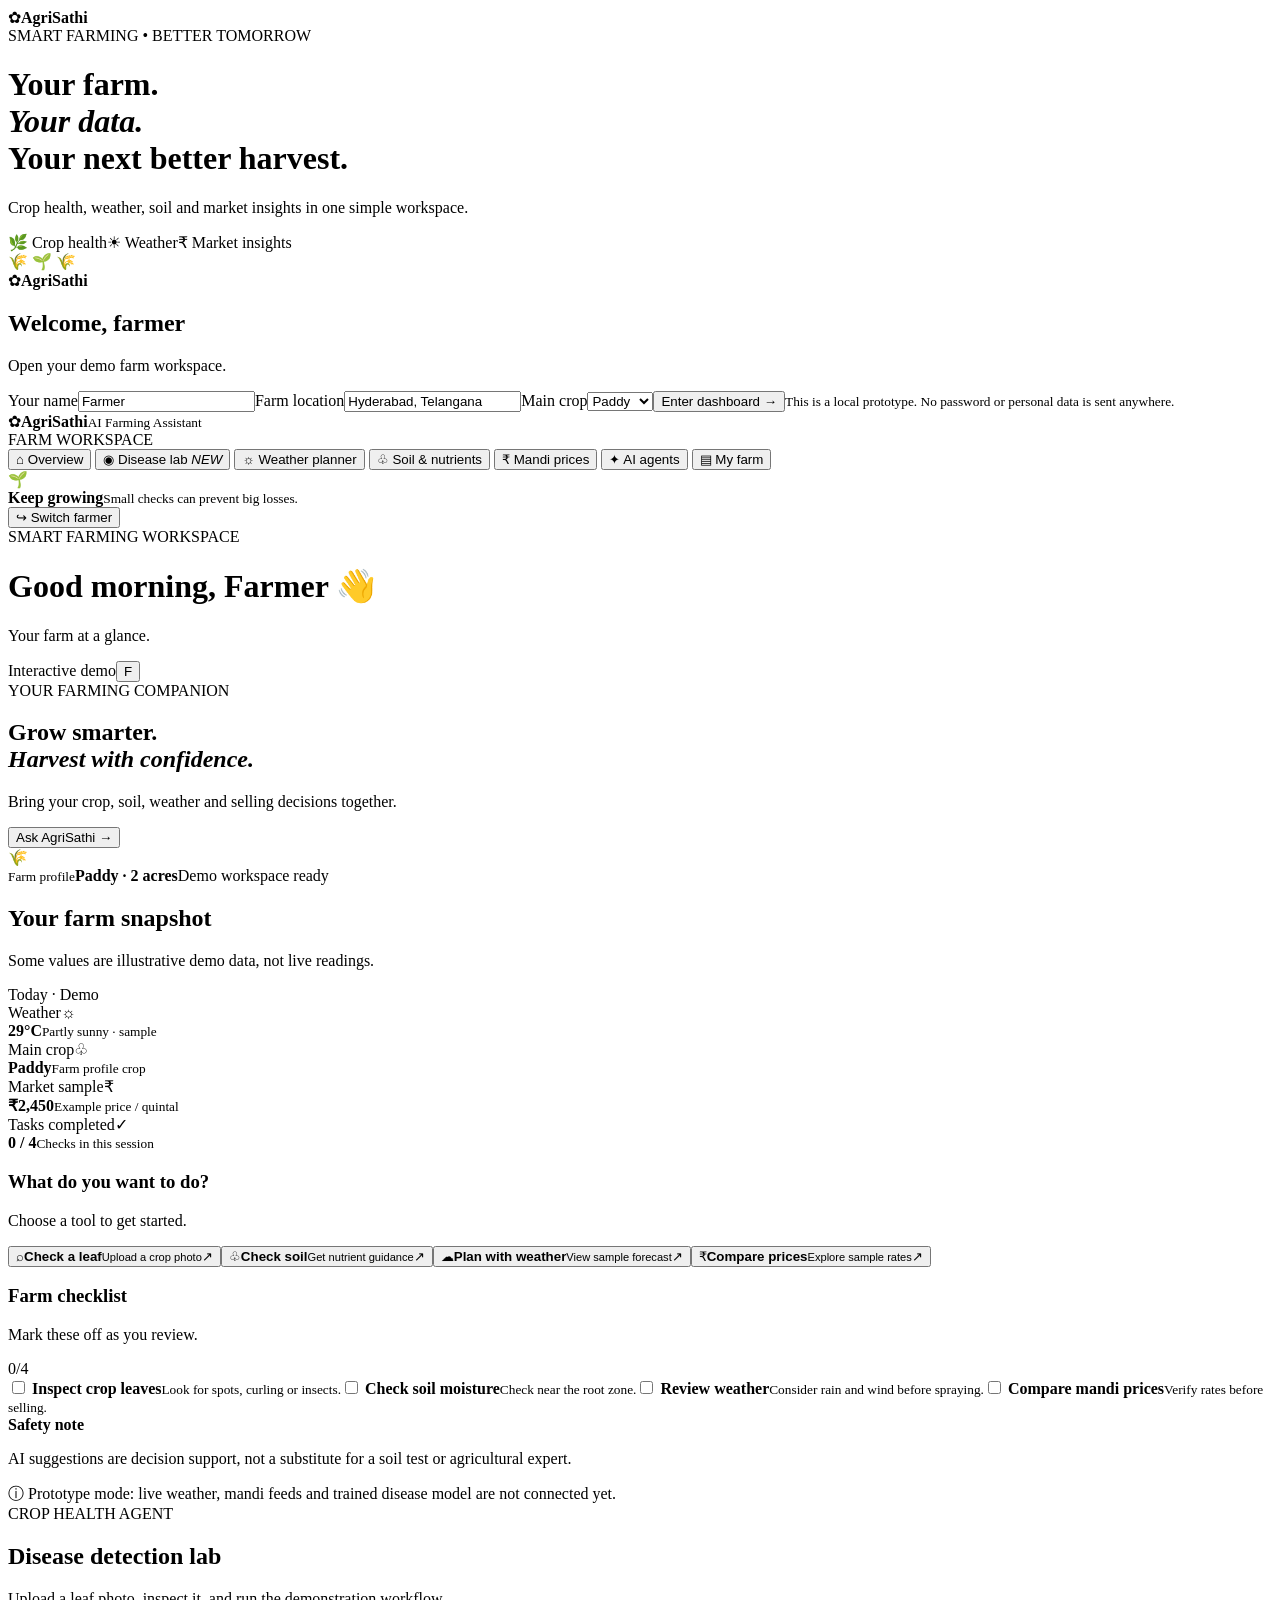
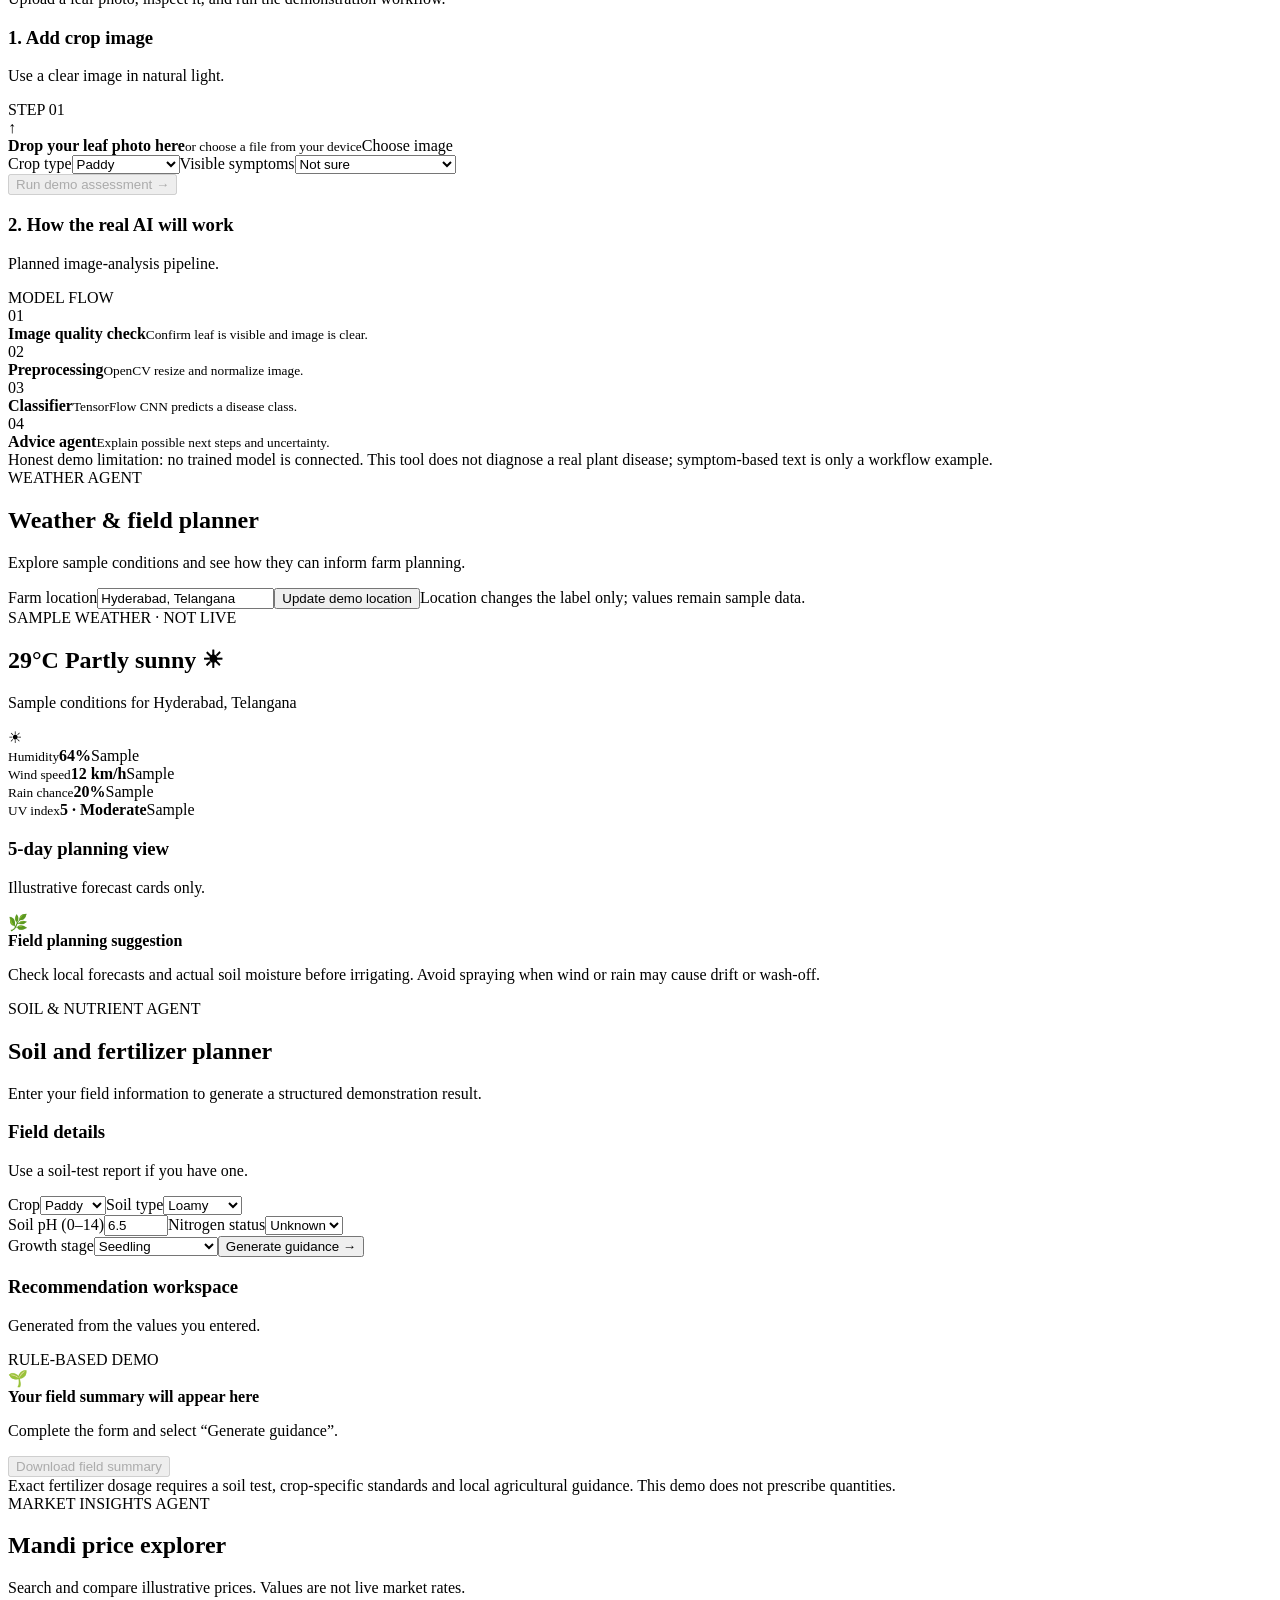
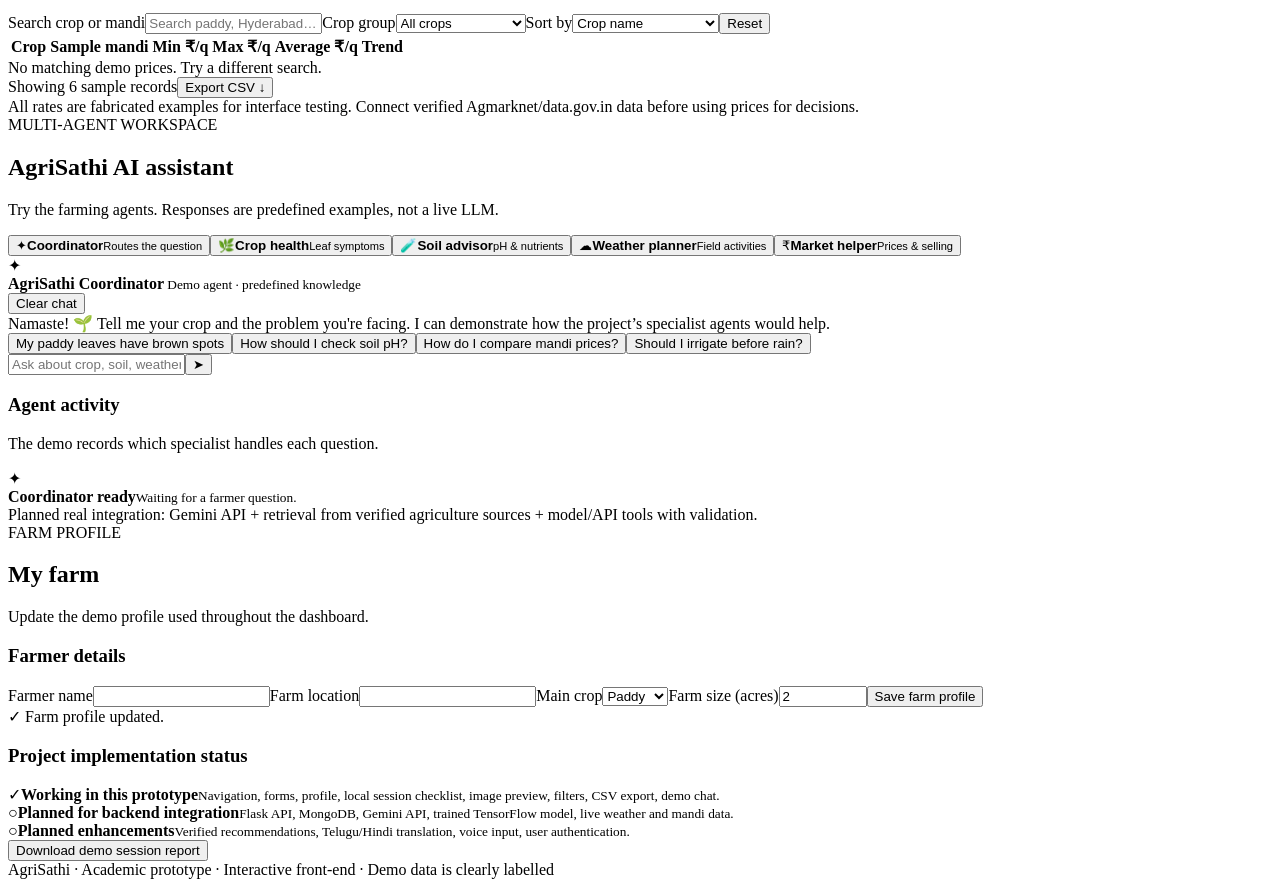
==== public/assets/aistudio/index_92ce5676.html @ 46cb7aef "feat: add AgriSathi frontend prototype Add initial static assets, documentation, and scaffold for th" ====
<!doctype html>
<html lang="en"><head><meta charset="utf-8"><meta name="viewport" content="width=device-width,initial-scale=1"><title>AgriSathi | Smart Farming</title><link rel="stylesheet" href="styles.css"></head>
<body>
<div id="login-screen" class="login-screen">
  <div class="login-art"><div class="logo big"><span>✿</span><b>AgriSathi</b></div><div class="login-message"><span class="eyebrow">SMART FARMING • BETTER TOMORROW</span><h1>Your farm.<br><em>Your data.</em><br>Your next better harvest.</h1><p>Crop health, weather, soil and market insights in one simple workspace.</p><div class="login-pills"><span>🌿 Crop health</span><span>☀ Weather</span><span>₹ Market insights</span></div></div><div class="field-illustration">🌾 🌱 🌾</div></div>
  <form id="login-form" class="login-card"><div class="logo"><span>✿</span><b>AgriSathi</b></div><h2>Welcome, farmer</h2><p>Open your demo farm workspace.</p><label>Your name<input id="login-name" placeholder="e.g. Ramesh" required value="Farmer"></label><label>Farm location<input id="login-location" placeholder="e.g. Hyderabad, Telangana" value="Hyderabad, Telangana" required></label><label>Main crop<select id="login-crop"><option>Paddy</option><option>Maize</option><option>Tomato</option><option>Cotton</option><option>Chilli</option></select></label><button class="btn primary wide">Enter dashboard →</button><small>This is a local prototype. No password or personal data is sent anywhere.</small></form>
</div>
<div id="app" class="app hidden">
<aside class="sidebar"><div class="brand"><span class="brand-icon">✿</span><span><b>AgriSathi</b><small>AI Farming Assistant</small></span></div><div class="side-label">FARM WORKSPACE</div><nav id="nav">
<button class="nav active" data-page="dashboard"><span>⌂</span> Overview</button>
<button class="nav" data-page="disease"><span>◉</span> Disease lab <i id="disease-badge" class="nav-badge">NEW</i></button>
<button class="nav" data-page="weather"><span>☼</span> Weather planner</button>
<button class="nav" data-page="soil"><span>♧</span> Soil & nutrients</button>
<button class="nav" data-page="market"><span>₹</span> Mandi prices</button>
<button class="nav" data-page="assistant"><span>✦</span> AI agents</button>
<button class="nav" data-page="farm"><span>▤</span> My farm</button></nav><div class="sidebar-bottom"><div class="mini-leaf">🌱</div><div><b>Keep growing</b><small>Small checks can prevent big losses.</small></div></div><button class="logout" id="logout">↪ Switch farmer</button></aside>
<main class="main"><header class="topbar"><div><div class="eyebrow">SMART FARMING WORKSPACE</div><h1 id="welcome">Good morning, Farmer 👋</h1><p id="subtitle">Your farm at a glance.</p></div><div class="top-actions"><span class="demo-tag"><span class="dot"></span> Interactive demo</span><button class="avatar" id="profile-shortcut" title="My farm">F</button></div></header>
<section id="dashboard" class="page active">
<div class="hero"><div class="hero-text"><span class="pill pale">YOUR FARMING COMPANION</span><h2>Grow smarter.<br><em>Harvest with confidence.</em></h2><p>Bring your crop, soil, weather and selling decisions together.</p><button class="btn white" data-go="assistant">Ask AgriSathi <span>→</span></button></div><div class="hero-land"><div class="hero-sun"></div><div class="hero-hills"></div><div class="hero-crop">🌾</div><div class="hero-float"><small>Farm profile</small><b id="hero-crop">Paddy · 2 acres</b><span>Demo workspace ready</span></div></div></div>
<div class="section-title"><div><h2>Your farm snapshot</h2><p>Some values are illustrative demo data, not live readings.</p></div><span class="soft-tag">Today · Demo</span></div>
<div class="stats"><article class="stat"><div class="stat-top"><span>Weather</span><span class="stat-icon blue">☼</span></div><b class="stat-number" id="dash-temp">29°C</b><small id="dash-weather">Partly sunny · sample</small></article><article class="stat"><div class="stat-top"><span>Main crop</span><span class="stat-icon green">♧</span></div><b class="stat-number" id="dash-crop">Paddy</b><small id="dash-area">Farm profile crop</small></article><article class="stat"><div class="stat-top"><span>Market sample</span><span class="stat-icon orange">₹</span></div><b class="stat-number" id="dash-price">₹2,450</b><small>Example price / quintal</small></article><article class="stat"><div class="stat-top"><span>Tasks completed</span><span class="stat-icon purple">✓</span></div><b class="stat-number" id="task-count">0 / 4</b><small>Checks in this session</small></article></div>
<div class="dashboard-grid"><article class="panel"><div class="panel-head"><div><h3>What do you want to do?</h3><p>Choose a tool to get started.</p></div></div><div class="action-grid"><button class="action" data-go="disease"><span class="action-icon mint">⌕</span><b>Check a leaf</b><small>Upload a crop photo</small><span class="arrow">↗</span></button><button class="action" data-go="soil"><span class="action-icon lime">♧</span><b>Check soil</b><small>Get nutrient guidance</small><span class="arrow">↗</span></button><button class="action" data-go="weather"><span class="action-icon sky">☁</span><b>Plan with weather</b><small>View sample forecast</small><span class="arrow">↗</span></button><button class="action" data-go="market"><span class="action-icon peach">₹</span><b>Compare prices</b><small>Explore sample rates</small><span class="arrow">↗</span></button></div></article>
<article class="panel"><div class="panel-head"><div><h3>Farm checklist</h3><p>Mark these off as you review.</p></div><span class="check-count" id="check-count">0/4</span></div><div class="checklist"><label><input type="checkbox" data-task="0"> <span><b>Inspect crop leaves</b><small>Look for spots, curling or insects.</small></span></label><label><input type="checkbox" data-task="1"> <span><b>Check soil moisture</b><small>Check near the root zone.</small></span></label><label><input type="checkbox" data-task="2"> <span><b>Review weather</b><small>Consider rain and wind before spraying.</small></span></label><label><input type="checkbox" data-task="3"> <span><b>Compare mandi prices</b><small>Verify rates before selling.</small></span></label></div><div class="note"><b>Safety note</b><p>AI suggestions are decision support, not a substitute for a soil test or agricultural expert.</p></div></article></div>
<div class="bottom-note">ⓘ Prototype mode: live weather, mandi feeds and trained disease model are not connected yet.</div>
</section>
<section id="disease" class="page"><div class="page-intro"><span class="pill">CROP HEALTH AGENT</span><h2>Disease detection lab</h2><p>Upload a leaf photo, inspect it, and run the demonstration workflow.</p></div><div class="feature-grid"><article class="panel"><div class="panel-head"><div><h3>1. Add crop image</h3><p>Use a clear image in natural light.</p></div><span class="step-chip">STEP 01</span></div><div id="drop-zone" class="drop-zone"><div class="upload-symbol">↑</div><b>Drop your leaf photo here</b><small>or choose a file from your device</small><label class="btn primary" for="leaf-file">Choose image</label><input id="leaf-file" type="file" accept="image/*" hidden><img id="leaf-preview" hidden alt="Uploaded leaf preview"><div id="file-name" class="muted tiny"></div></div><div class="form-row"><label>Crop type<select id="disease-crop"><option>Paddy</option><option>Tomato</option><option>Maize</option><option>Cotton</option><option>Chilli</option><option>Unknown crop</option></select></label><label>Visible symptoms<select id="symptom"><option value="unknown">Not sure</option><option value="spots">Brown or dark spots</option><option value="yellow">Yellowing leaves</option><option value="curl">Curling or wilting</option><option value="powder">White powdery patches</option></select></label></div><button id="analyze-btn" class="btn primary wide" disabled>Run demo assessment →</button><div id="disease-result" class="result-card hidden"></div></article><article class="panel"><div class="panel-head"><div><h3>2. How the real AI will work</h3><p>Planned image-analysis pipeline.</p></div><span class="step-chip">MODEL FLOW</span></div><div class="pipeline"><div><span>01</span><section><b>Image quality check</b><small>Confirm leaf is visible and image is clear.</small></section></div><div><span>02</span><section><b>Preprocessing</b><small>OpenCV resize and normalize image.</small></section></div><div><span>03</span><section><b>Classifier</b><small>TensorFlow CNN predicts a disease class.</small></section></div><div><span>04</span><section><b>Advice agent</b><small>Explain possible next steps and uncertainty.</small></section></div></div><div class="warning">Honest demo limitation: no trained model is connected. This tool does not diagnose a real plant disease; symptom-based text is only a workflow example.</div></article></div></section>
<section id="weather" class="page"><div class="page-intro"><span class="pill">WEATHER AGENT</span><h2>Weather & field planner</h2><p>Explore sample conditions and see how they can inform farm planning.</p></div><div class="panel location-bar"><label>Farm location<input id="weather-location" value="Hyderabad, Telangana" placeholder="Enter district or city"></label><button class="btn primary" id="weather-update">Update demo location</button><span class="tiny muted">Location changes the label only; values remain sample data.</span></div><div class="weather-hero"><div><span class="eyebrow">SAMPLE WEATHER · NOT LIVE</span><h2>29°C <span>Partly sunny ☀</span></h2><p id="weather-place">Sample conditions for Hyderabad, Telangana</p></div><div class="weather-symbol">☀</div></div><div class="weather-stats"><div><small>Humidity</small><b>64%</b><span>Sample</span></div><div><small>Wind speed</small><b>12 km/h</b><span>Sample</span></div><div><small>Rain chance</small><b>20%</b><span>Sample</span></div><div><small>UV index</small><b>5 · Moderate</b><span>Sample</span></div></div><article class="panel"><div class="panel-head"><div><h3>5-day planning view</h3><p>Illustrative forecast cards only.</p></div></div><div class="forecast" id="forecast"></div><div class="advice-box"><span>🌿</span><div><b>Field planning suggestion</b><p>Check local forecasts and actual soil moisture before irrigating. Avoid spraying when wind or rain may cause drift or wash-off.</p></div></div></article></section>
<section id="soil" class="page"><div class="page-intro"><span class="pill">SOIL & NUTRIENT AGENT</span><h2>Soil and fertilizer planner</h2><p>Enter your field information to generate a structured demonstration result.</p></div><div class="feature-grid"><article class="panel"><div class="panel-head"><div><h3>Field details</h3><p>Use a soil-test report if you have one.</p></div></div><form id="soil-form" class="field-form"><label>Crop<select id="crop"><option>Paddy</option><option>Maize</option><option>Tomato</option><option>Cotton</option><option>Chilli</option></select></label><label>Soil type<select id="soil-type"><option>Loamy</option><option>Clay</option><option>Sandy</option><option>Black soil</option><option>Red soil</option></select></label><div class="form-row"><label>Soil pH (0–14)<input id="ph" type="number" min="0" max="14" step="0.1" value="6.5" required></label><label>Nitrogen status<select id="nitrogen"><option>Unknown</option><option>Low</option><option>Medium</option><option>High</option></select></label></div><label>Growth stage<select id="stage"><option>Seedling</option><option>Vegetative</option><option>Flowering</option><option>Fruit / grain filling</option></select></label><button class="btn primary wide">Generate guidance →</button></form></article><article class="panel result-panel"><div class="panel-head"><div><h3>Recommendation workspace</h3><p>Generated from the values you entered.</p></div><span class="status-tag">RULE-BASED DEMO</span></div><div id="soil-output" class="empty-state"><div>🌱</div><b>Your field summary will appear here</b><p>Complete the form and select “Generate guidance”.</p></div><button id="download-soil" class="btn secondary wide" disabled>Download field summary</button><div class="warning">Exact fertilizer dosage requires a soil test, crop-specific standards and local agricultural guidance. This demo does not prescribe quantities.</div></article></div></section>
<section id="market" class="page"><div class="page-intro"><span class="pill">MARKET INSIGHTS AGENT</span><h2>Mandi price explorer</h2><p>Search and compare illustrative prices. Values are not live market rates.</p></div><article class="panel"><div class="filters"><label>Search crop or mandi<input id="market-search" placeholder="Search paddy, Hyderabad…"></label><label>Crop group<select id="market-filter"><option>All crops</option><option>Grains</option><option>Vegetables</option><option>Commercial crops</option></select></label><label>Sort by<select id="market-sort"><option value="name">Crop name</option><option value="price-high">Highest sample price</option><option value="price-low">Lowest sample price</option></select></label><button id="market-reset" class="btn secondary">Reset</button></div><div class="table-wrap"><table><thead><tr><th>Crop</th><th>Sample mandi</th><th>Min ₹/q</th><th>Max ₹/q</th><th>Average ₹/q</th><th>Trend</th></tr></thead><tbody id="market-rows"></tbody></table></div><div id="market-empty" class="empty-state hidden">No matching demo prices. Try a different search.</div><div class="table-foot"><span id="market-count">Showing 6 sample records</span><button id="download-market" class="text-button">Export CSV ↓</button></div><div class="warning">All rates are fabricated examples for interface testing. Connect verified Agmarknet/data.gov.in data before using prices for decisions.</div></article></section>
<section id="assistant" class="page"><div class="page-intro"><span class="pill">MULTI-AGENT WORKSPACE</span><h2>AgriSathi AI assistant</h2><p>Try the farming agents. Responses are predefined examples, not a live LLM.</p></div><div class="agent-cards"><button class="agent-card selected" data-agent="coordinator"><span>✦</span><b>Coordinator</b><small>Routes the question</small></button><button class="agent-card" data-agent="crop"><span>🌿</span><b>Crop health</b><small>Leaf symptoms</small></button><button class="agent-card" data-agent="soil"><span>🧪</span><b>Soil advisor</b><small>pH & nutrients</small></button><button class="agent-card" data-agent="weather"><span>☁</span><b>Weather planner</b><small>Field activities</small></button><button class="agent-card" data-agent="market"><span>₹</span><b>Market helper</b><small>Prices & selling</small></button></div><div class="chat-layout"><article class="panel chat-panel"><div class="chat-head"><div class="bot-avatar">✦</div><div><b id="chat-agent-name">AgriSathi Coordinator</b><small><span class="dot"></span> Demo agent · predefined knowledge</small></div><button id="clear-chat" class="text-button">Clear chat</button></div><div id="chat-messages" class="chat-messages"><div class="message bot">Namaste! 🌱 Tell me your crop and the problem you're facing. I can demonstrate how the project’s specialist agents would help.</div></div><div class="suggestions"><button>My paddy leaves have brown spots</button><button>How should I check soil pH?</button><button>How do I compare mandi prices?</button><button>Should I irrigate before rain?</button></div><form id="chat-form" class="chat-input"><input id="chat-text" placeholder="Ask about crop, soil, weather or market…" autocomplete="off"><button class="send-btn" aria-label="Send">➤</button></form></article><aside class="panel"><h3>Agent activity</h3><p class="muted tiny">The demo records which specialist handles each question.</p><div id="agent-log" class="agent-log"><div><span>✦</span><section><b>Coordinator ready</b><small>Waiting for a farmer question.</small></section></div></div><div class="warning">Planned real integration: Gemini API + retrieval from verified agriculture sources + model/API tools with validation.</div></aside></div></section>
<section id="farm" class="page"><div class="page-intro"><span class="pill">FARM PROFILE</span><h2>My farm</h2><p>Update the demo profile used throughout the dashboard.</p></div><div class="feature-grid"><article class="panel"><h3>Farmer details</h3><form id="profile-form" class="field-form"><label>Farmer name<input id="profile-name" required></label><label>Farm location<input id="profile-location" required></label><label>Main crop<select id="profile-crop"><option>Paddy</option><option>Maize</option><option>Tomato</option><option>Cotton</option><option>Chilli</option></select></label><label>Farm size (acres)<input id="profile-area" type="number" min="0.1" max="10000" step="0.1" value="2" required></label><button class="btn primary wide">Save farm profile</button></form><div id="profile-saved" class="success hidden">✓ Farm profile updated.</div></article><article class="panel"><h3>Project implementation status</h3><div class="status-list"><div><span class="status-live">✓</span><span><b>Working in this prototype</b><small>Navigation, forms, profile, local session checklist, image preview, filters, CSV export, demo chat.</small></span></div><div><span class="status-plan">○</span><span><b>Planned for backend integration</b><small>Flask API, MongoDB, Gemini API, trained TensorFlow model, live weather and mandi data.</small></span></div><div><span class="status-plan">○</span><span><b>Planned enhancements</b><small>Verified recommendations, Telugu/Hindi translation, voice input, user authentication.</small></span></div></div><button class="btn secondary wide" id="download-report">Download demo session report</button></article></div></section>
<footer>AgriSathi · Academic prototype · Interactive front-end · Demo data is clearly labelled</footer>
</main></div><div id="toast" class="toast hidden"></div><script src="app.js"></script></body></html>
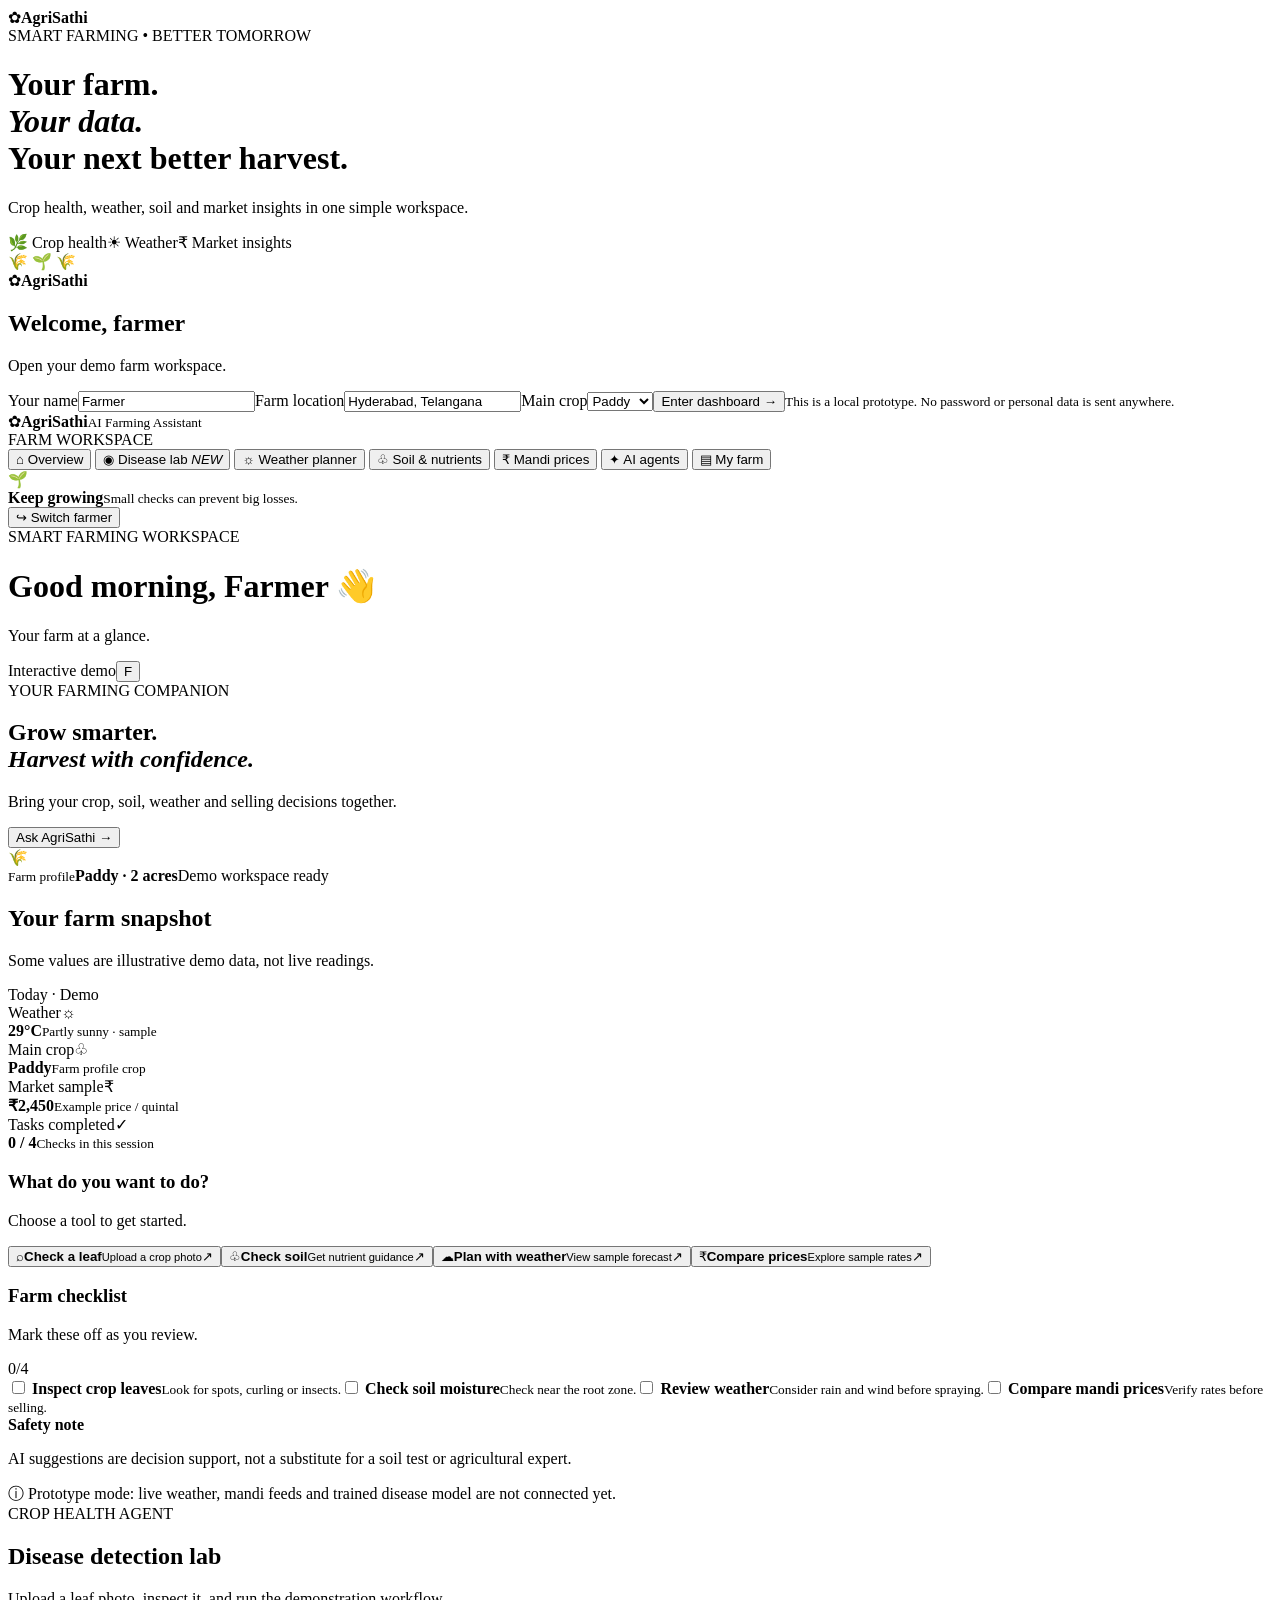
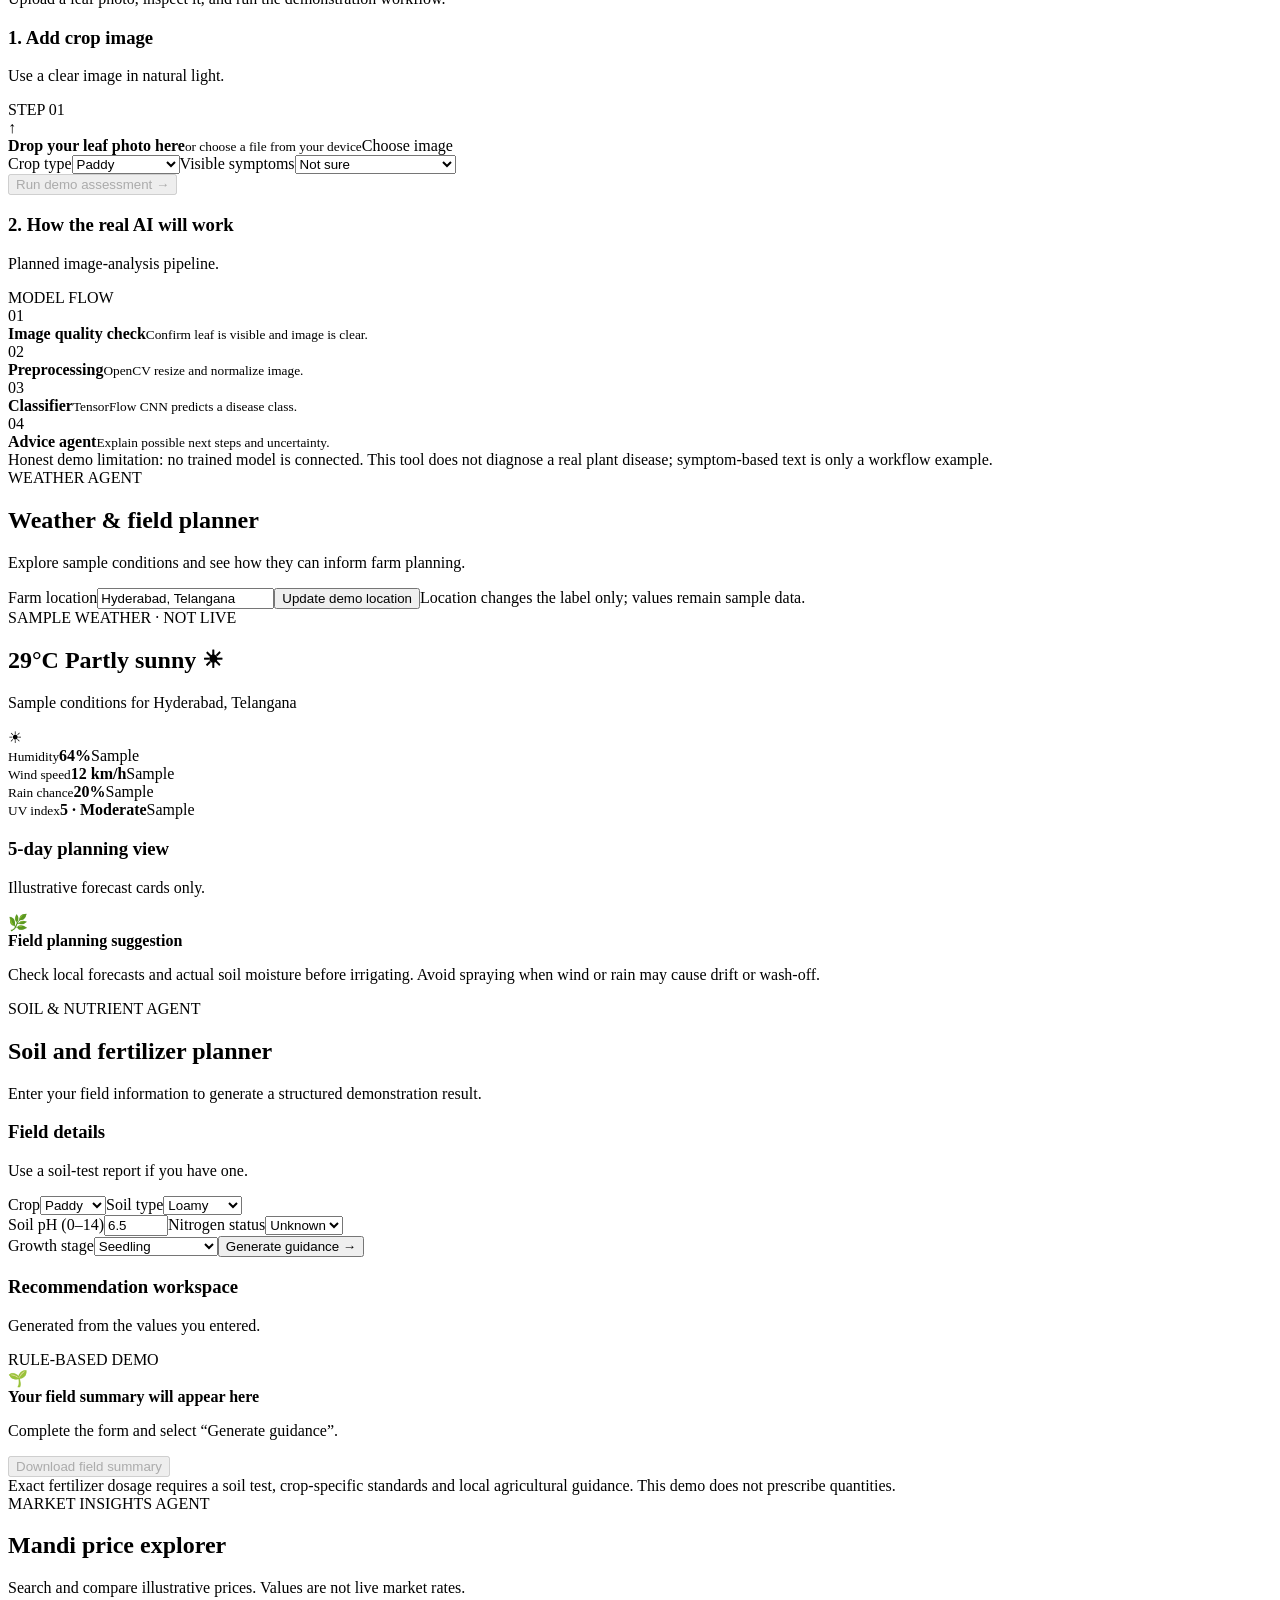
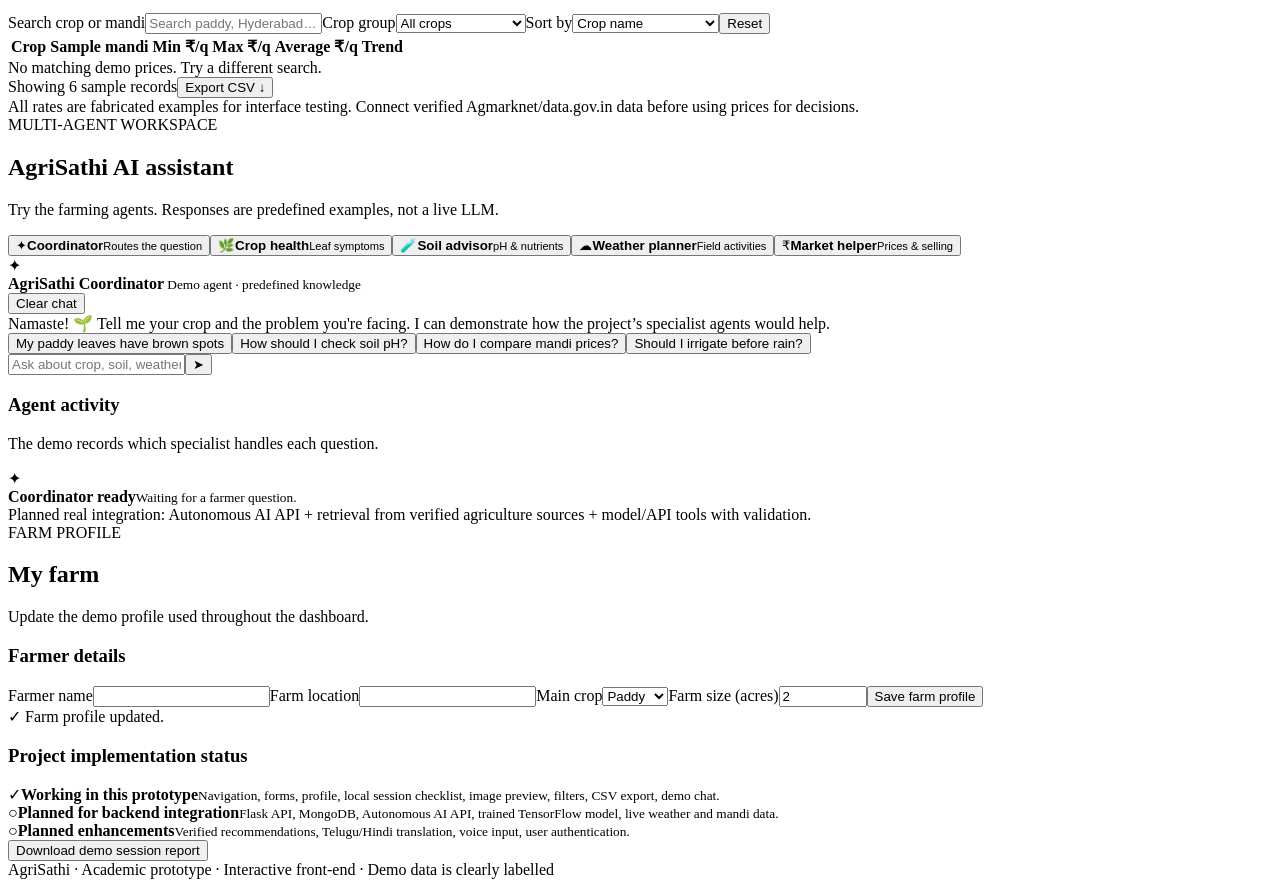
==== commit 05bdee7e: "feat: implement user authentication and update AI API Added a login view and authentication state ma" ====
--- a/public/assets/aistudio/index_92ce5676.html
+++ b/public/assets/aistudio/index_92ce5676.html
@@ -27,7 +27,7 @@
 <section id="weather" class="page"><div class="page-intro"><span class="pill">WEATHER AGENT</span><h2>Weather & field planner</h2><p>Explore sample conditions and see how they can inform farm planning.</p></div><div class="panel location-bar"><label>Farm location<input id="weather-location" value="Hyderabad, Telangana" placeholder="Enter district or city"></label><button class="btn primary" id="weather-update">Update demo location</button><span class="tiny muted">Location changes the label only; values remain sample data.</span></div><div class="weather-hero"><div><span class="eyebrow">SAMPLE WEATHER · NOT LIVE</span><h2>29°C <span>Partly sunny ☀</span></h2><p id="weather-place">Sample conditions for Hyderabad, Telangana</p></div><div class="weather-symbol">☀</div></div><div class="weather-stats"><div><small>Humidity</small><b>64%</b><span>Sample</span></div><div><small>Wind speed</small><b>12 km/h</b><span>Sample</span></div><div><small>Rain chance</small><b>20%</b><span>Sample</span></div><div><small>UV index</small><b>5 · Moderate</b><span>Sample</span></div></div><article class="panel"><div class="panel-head"><div><h3>5-day planning view</h3><p>Illustrative forecast cards only.</p></div></div><div class="forecast" id="forecast"></div><div class="advice-box"><span>🌿</span><div><b>Field planning suggestion</b><p>Check local forecasts and actual soil moisture before irrigating. Avoid spraying when wind or rain may cause drift or wash-off.</p></div></div></article></section>
 <section id="soil" class="page"><div class="page-intro"><span class="pill">SOIL & NUTRIENT AGENT</span><h2>Soil and fertilizer planner</h2><p>Enter your field information to generate a structured demonstration result.</p></div><div class="feature-grid"><article class="panel"><div class="panel-head"><div><h3>Field details</h3><p>Use a soil-test report if you have one.</p></div></div><form id="soil-form" class="field-form"><label>Crop<select id="crop"><option>Paddy</option><option>Maize</option><option>Tomato</option><option>Cotton</option><option>Chilli</option></select></label><label>Soil type<select id="soil-type"><option>Loamy</option><option>Clay</option><option>Sandy</option><option>Black soil</option><option>Red soil</option></select></label><div class="form-row"><label>Soil pH (0–14)<input id="ph" type="number" min="0" max="14" step="0.1" value="6.5" required></label><label>Nitrogen status<select id="nitrogen"><option>Unknown</option><option>Low</option><option>Medium</option><option>High</option></select></label></div><label>Growth stage<select id="stage"><option>Seedling</option><option>Vegetative</option><option>Flowering</option><option>Fruit / grain filling</option></select></label><button class="btn primary wide">Generate guidance →</button></form></article><article class="panel result-panel"><div class="panel-head"><div><h3>Recommendation workspace</h3><p>Generated from the values you entered.</p></div><span class="status-tag">RULE-BASED DEMO</span></div><div id="soil-output" class="empty-state"><div>🌱</div><b>Your field summary will appear here</b><p>Complete the form and select “Generate guidance”.</p></div><button id="download-soil" class="btn secondary wide" disabled>Download field summary</button><div class="warning">Exact fertilizer dosage requires a soil test, crop-specific standards and local agricultural guidance. This demo does not prescribe quantities.</div></article></div></section>
 <section id="market" class="page"><div class="page-intro"><span class="pill">MARKET INSIGHTS AGENT</span><h2>Mandi price explorer</h2><p>Search and compare illustrative prices. Values are not live market rates.</p></div><article class="panel"><div class="filters"><label>Search crop or mandi<input id="market-search" placeholder="Search paddy, Hyderabad…"></label><label>Crop group<select id="market-filter"><option>All crops</option><option>Grains</option><option>Vegetables</option><option>Commercial crops</option></select></label><label>Sort by<select id="market-sort"><option value="name">Crop name</option><option value="price-high">Highest sample price</option><option value="price-low">Lowest sample price</option></select></label><button id="market-reset" class="btn secondary">Reset</button></div><div class="table-wrap"><table><thead><tr><th>Crop</th><th>Sample mandi</th><th>Min ₹/q</th><th>Max ₹/q</th><th>Average ₹/q</th><th>Trend</th></tr></thead><tbody id="market-rows"></tbody></table></div><div id="market-empty" class="empty-state hidden">No matching demo prices. Try a different search.</div><div class="table-foot"><span id="market-count">Showing 6 sample records</span><button id="download-market" class="text-button">Export CSV ↓</button></div><div class="warning">All rates are fabricated examples for interface testing. Connect verified Agmarknet/data.gov.in data before using prices for decisions.</div></article></section>
-<section id="assistant" class="page"><div class="page-intro"><span class="pill">MULTI-AGENT WORKSPACE</span><h2>AgriSathi AI assistant</h2><p>Try the farming agents. Responses are predefined examples, not a live LLM.</p></div><div class="agent-cards"><button class="agent-card selected" data-agent="coordinator"><span>✦</span><b>Coordinator</b><small>Routes the question</small></button><button class="agent-card" data-agent="crop"><span>🌿</span><b>Crop health</b><small>Leaf symptoms</small></button><button class="agent-card" data-agent="soil"><span>🧪</span><b>Soil advisor</b><small>pH & nutrients</small></button><button class="agent-card" data-agent="weather"><span>☁</span><b>Weather planner</b><small>Field activities</small></button><button class="agent-card" data-agent="market"><span>₹</span><b>Market helper</b><small>Prices & selling</small></button></div><div class="chat-layout"><article class="panel chat-panel"><div class="chat-head"><div class="bot-avatar">✦</div><div><b id="chat-agent-name">AgriSathi Coordinator</b><small><span class="dot"></span> Demo agent · predefined knowledge</small></div><button id="clear-chat" class="text-button">Clear chat</button></div><div id="chat-messages" class="chat-messages"><div class="message bot">Namaste! 🌱 Tell me your crop and the problem you're facing. I can demonstrate how the project’s specialist agents would help.</div></div><div class="suggestions"><button>My paddy leaves have brown spots</button><button>How should I check soil pH?</button><button>How do I compare mandi prices?</button><button>Should I irrigate before rain?</button></div><form id="chat-form" class="chat-input"><input id="chat-text" placeholder="Ask about crop, soil, weather or market…" autocomplete="off"><button class="send-btn" aria-label="Send">➤</button></form></article><aside class="panel"><h3>Agent activity</h3><p class="muted tiny">The demo records which specialist handles each question.</p><div id="agent-log" class="agent-log"><div><span>✦</span><section><b>Coordinator ready</b><small>Waiting for a farmer question.</small></section></div></div><div class="warning">Planned real integration: Gemini API + retrieval from verified agriculture sources + model/API tools with validation.</div></aside></div></section>
-<section id="farm" class="page"><div class="page-intro"><span class="pill">FARM PROFILE</span><h2>My farm</h2><p>Update the demo profile used throughout the dashboard.</p></div><div class="feature-grid"><article class="panel"><h3>Farmer details</h3><form id="profile-form" class="field-form"><label>Farmer name<input id="profile-name" required></label><label>Farm location<input id="profile-location" required></label><label>Main crop<select id="profile-crop"><option>Paddy</option><option>Maize</option><option>Tomato</option><option>Cotton</option><option>Chilli</option></select></label><label>Farm size (acres)<input id="profile-area" type="number" min="0.1" max="10000" step="0.1" value="2" required></label><button class="btn primary wide">Save farm profile</button></form><div id="profile-saved" class="success hidden">✓ Farm profile updated.</div></article><article class="panel"><h3>Project implementation status</h3><div class="status-list"><div><span class="status-live">✓</span><span><b>Working in this prototype</b><small>Navigation, forms, profile, local session checklist, image preview, filters, CSV export, demo chat.</small></span></div><div><span class="status-plan">○</span><span><b>Planned for backend integration</b><small>Flask API, MongoDB, Gemini API, trained TensorFlow model, live weather and mandi data.</small></span></div><div><span class="status-plan">○</span><span><b>Planned enhancements</b><small>Verified recommendations, Telugu/Hindi translation, voice input, user authentication.</small></span></div></div><button class="btn secondary wide" id="download-report">Download demo session report</button></article></div></section>
+<section id="assistant" class="page"><div class="page-intro"><span class="pill">MULTI-AGENT WORKSPACE</span><h2>AgriSathi AI assistant</h2><p>Try the farming agents. Responses are predefined examples, not a live LLM.</p></div><div class="agent-cards"><button class="agent-card selected" data-agent="coordinator"><span>✦</span><b>Coordinator</b><small>Routes the question</small></button><button class="agent-card" data-agent="crop"><span>🌿</span><b>Crop health</b><small>Leaf symptoms</small></button><button class="agent-card" data-agent="soil"><span>🧪</span><b>Soil advisor</b><small>pH & nutrients</small></button><button class="agent-card" data-agent="weather"><span>☁</span><b>Weather planner</b><small>Field activities</small></button><button class="agent-card" data-agent="market"><span>₹</span><b>Market helper</b><small>Prices & selling</small></button></div><div class="chat-layout"><article class="panel chat-panel"><div class="chat-head"><div class="bot-avatar">✦</div><div><b id="chat-agent-name">AgriSathi Coordinator</b><small><span class="dot"></span> Demo agent · predefined knowledge</small></div><button id="clear-chat" class="text-button">Clear chat</button></div><div id="chat-messages" class="chat-messages"><div class="message bot">Namaste! 🌱 Tell me your crop and the problem you're facing. I can demonstrate how the project’s specialist agents would help.</div></div><div class="suggestions"><button>My paddy leaves have brown spots</button><button>How should I check soil pH?</button><button>How do I compare mandi prices?</button><button>Should I irrigate before rain?</button></div><form id="chat-form" class="chat-input"><input id="chat-text" placeholder="Ask about crop, soil, weather or market…" autocomplete="off"><button class="send-btn" aria-label="Send">➤</button></form></article><aside class="panel"><h3>Agent activity</h3><p class="muted tiny">The demo records which specialist handles each question.</p><div id="agent-log" class="agent-log"><div><span>✦</span><section><b>Coordinator ready</b><small>Waiting for a farmer question.</small></section></div></div><div class="warning">Planned real integration: Autonomous AI API + retrieval from verified agriculture sources + model/API tools with validation.</div></aside></div></section>
+<section id="farm" class="page"><div class="page-intro"><span class="pill">FARM PROFILE</span><h2>My farm</h2><p>Update the demo profile used throughout the dashboard.</p></div><div class="feature-grid"><article class="panel"><h3>Farmer details</h3><form id="profile-form" class="field-form"><label>Farmer name<input id="profile-name" required></label><label>Farm location<input id="profile-location" required></label><label>Main crop<select id="profile-crop"><option>Paddy</option><option>Maize</option><option>Tomato</option><option>Cotton</option><option>Chilli</option></select></label><label>Farm size (acres)<input id="profile-area" type="number" min="0.1" max="10000" step="0.1" value="2" required></label><button class="btn primary wide">Save farm profile</button></form><div id="profile-saved" class="success hidden">✓ Farm profile updated.</div></article><article class="panel"><h3>Project implementation status</h3><div class="status-list"><div><span class="status-live">✓</span><span><b>Working in this prototype</b><small>Navigation, forms, profile, local session checklist, image preview, filters, CSV export, demo chat.</small></span></div><div><span class="status-plan">○</span><span><b>Planned for backend integration</b><small>Flask API, MongoDB, Autonomous AI API, trained TensorFlow model, live weather and mandi data.</small></span></div><div><span class="status-plan">○</span><span><b>Planned enhancements</b><small>Verified recommendations, Telugu/Hindi translation, voice input, user authentication.</small></span></div></div><button class="btn secondary wide" id="download-report">Download demo session report</button></article></div></section>
 <footer>AgriSathi · Academic prototype · Interactive front-end · Demo data is clearly labelled</footer>
 </main></div><div id="toast" class="toast hidden"></div><script src="app.js"></script></body></html>
